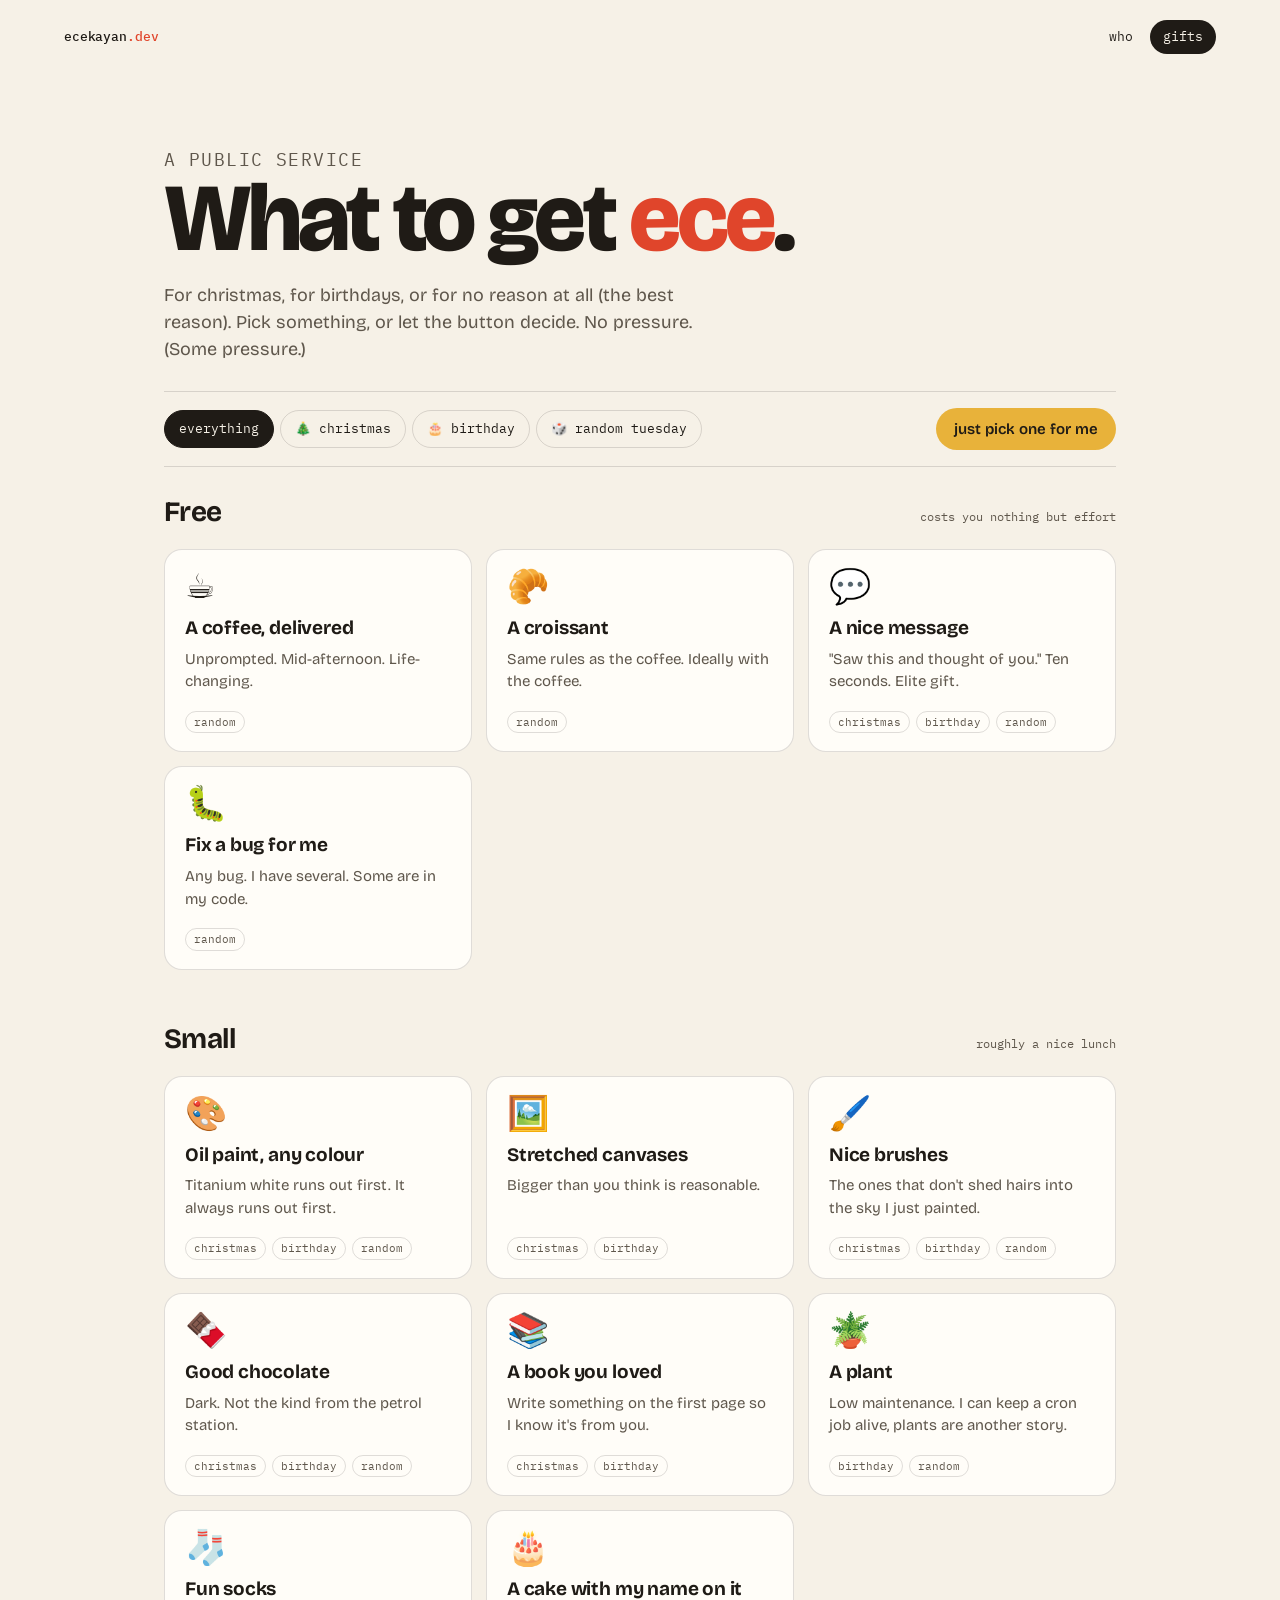
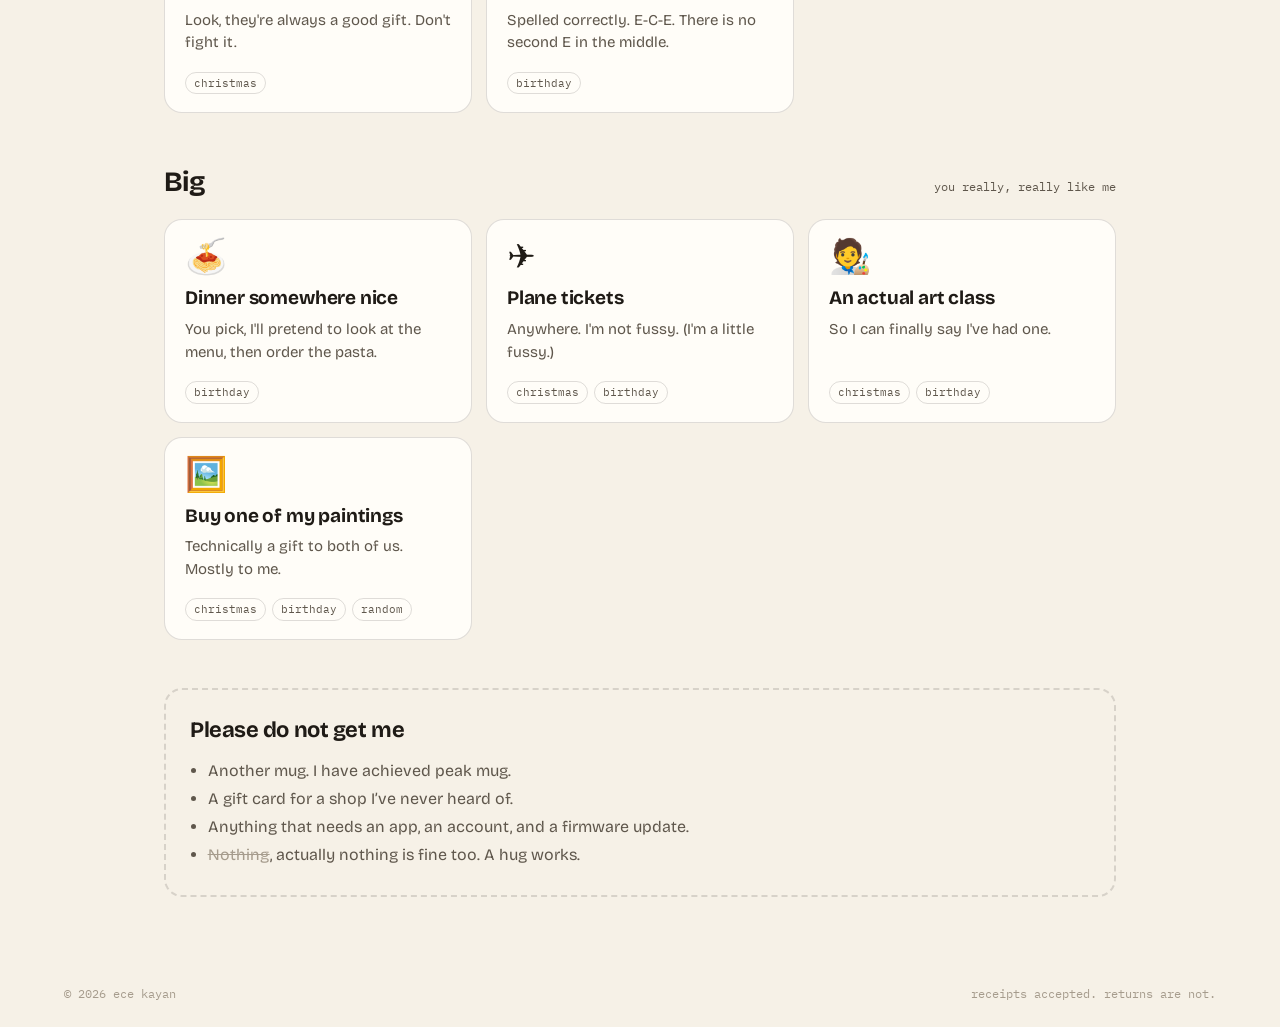
==== gifts.html @ 55371396 "Add ecekayan.dev: who am i and gift guide pages Co-Authored-By: Claude Opus 5.5 <noreply@anthropic.c" ====
<!DOCTYPE html>
<html lang="en">
<head>
  <meta charset="utf-8">
  <meta name="viewport" content="width=device-width, initial-scale=1">
  <title>what to get ece</title>
  <meta name="description" content="A helpful, unbiased, completely objective guide to buying Ece a present.">
  <link rel="icon" href="data:image/svg+xml,<svg xmlns='http://www.w3.org/2000/svg' viewBox='0 0 100 100'><text y='.9em' font-size='90'>🎁</text></svg>">
  <link rel="preconnect" href="https://fonts.googleapis.com">
  <link rel="preconnect" href="https://fonts.gstatic.com" crossorigin>
  <link href="https://fonts.googleapis.com/css2?family=Bricolage+Grotesque:opsz,wght@12..96,400..800&family=IBM+Plex+Mono:wght@400;500&display=swap" rel="stylesheet">
  <link rel="stylesheet" href="style.css">
</head>
<body>
  <header class="top">
    <a class="wordmark" href="/">ecekayan<span>.dev</span></a>
    <nav>
      <a href="/">who</a>
      <a href="gifts.html" aria-current="page">gifts</a>
    </nav>
  </header>

  <main>
    <section class="gifts-head">
      <p class="eyebrow">a public service</p>
      <h1>What to get <em>ece</em>.</h1>
      <p>For christmas, for birthdays, or for no reason at all (the best reason).
        Pick something, or let the button decide. No pressure. (Some pressure.)</p>
    </section>

    <div class="controls">
      <div class="occasions" role="group" aria-label="Occasion">
        <button class="chip" data-when="all" aria-pressed="true">everything</button>
        <button class="chip" data-when="christmas" aria-pressed="false">🎄 christmas</button>
        <button class="chip" data-when="birthday" aria-pressed="false">🎂 birthday</button>
        <button class="chip" data-when="random" aria-pressed="false">🎲 random tuesday</button>
      </div>
      <button class="pick" id="pick">just pick one for me</button>
    </div>

    <div id="shelf"></div>

    <section class="nope">
      <h2>Please do not get me</h2>
      <ul>
        <li>Another mug. I have achieved peak mug.</li>
        <li>A gift card for a shop I&rsquo;ve never heard of.</li>
        <li>Anything that needs an app, an account, and a firmware update.</li>
        <li><s>Nothing</s>, actually nothing is fine too. A hug works.</li>
      </ul>
    </section>
  </main>

  <footer class="foot">
    <span>&copy; <span id="year"></span> ece kayan</span>
    <span>receipts accepted. returns are not.</span>
  </footer>

  <script>document.getElementById("year").textContent = new Date().getFullYear();</script>
  <script src="gifts.js"></script>
</body>
</html>
---- style.css ----
:root {
  --paper: #f6f1e7;
  --paper-deep: #ece4d3;
  --ink: #1f1b16;
  --ink-soft: #5f574c;
  --ink-faint: #a69c8d;
  --tomato: #e0452b;
  --moss: #2f6b4f;
  --gold: #e8b23a;
  --card: #fffdf8;
  --rule: rgba(31, 27, 22, 0.14);
  --display: "Bricolage Grotesque", "Avenir Next", system-ui, sans-serif;
  --mono: "IBM Plex Mono", "SFMono-Regular", Menlo, monospace;
  --gutter: clamp(16px, 5vw, 64px);
  --ease: cubic-bezier(0.22, 1, 0.36, 1);
}

@media (prefers-color-scheme: dark) {
  :root:not([data-theme="light"]) {
    --paper: #18160f;
    --paper-deep: #100e09;
    --ink: #f1ead9;
    --ink-soft: #b3a991;
    --ink-faint: #6e6655;
    --tomato: #ff6a4d;
    --moss: #6cc39a;
    --gold: #f2c35a;
    --card: #221f17;
    --rule: rgba(241, 234, 217, 0.14);
  }
}
:root[data-theme="dark"] {
  --paper: #18160f;
  --paper-deep: #100e09;
  --ink: #f1ead9;
  --ink-soft: #b3a991;
  --ink-faint: #6e6655;
  --tomato: #ff6a4d;
  --moss: #6cc39a;
  --gold: #f2c35a;
  --card: #221f17;
  --rule: rgba(241, 234, 217, 0.14);
}

* { box-sizing: border-box; }

body {
  margin: 0;
  min-height: 100vh;
  display: flex;
  flex-direction: column;
  background: var(--paper);
  color: var(--ink);
  font-family: var(--display);
  line-height: 1.5;
  -webkit-font-smoothing: antialiased;
  overflow-x: hidden;
}

a { color: inherit; }

::selection { background: var(--gold); color: #1f1b16; }

/* ---------- top bar ---------- */

.top {
  display: flex;
  align-items: center;
  justify-content: space-between;
  gap: 16px;
  padding: 20px var(--gutter);
  font-family: var(--mono);
  font-size: 13px;
}

.wordmark {
  text-decoration: none;
  font-weight: 500;
  letter-spacing: -0.01em;
}
.wordmark span { color: var(--tomato); }

.top nav { display: flex; gap: 4px; }

.top nav a {
  text-decoration: none;
  padding: 6px 12px;
  border-radius: 999px;
  border: 1px solid transparent;
  transition: border-color 0.2s, background 0.2s;
}
.top nav a:hover { border-color: var(--rule); }
.top nav a[aria-current="page"] {
  background: var(--ink);
  color: var(--paper);
}

main {
  flex: 1;
  width: 100%;
  max-width: 1080px;
  margin: 0 auto;
  padding: 0 var(--gutter);
}

/* ---------- who am i ---------- */

.intro {
  padding: clamp(48px, 12vh, 140px) 0 48px;
}

.eyebrow {
  font-family: var(--mono);
  font-size: 12px;
  letter-spacing: 0.08em;
  text-transform: uppercase;
  color: var(--ink-soft);
  margin: 0 0 20px;
}

.intro h1 {
  font-size: clamp(56px, 13vw, 168px);
  font-weight: 800;
  line-height: 0.88;
  letter-spacing: -0.045em;
  margin: 0 0 40px;
}
.intro h1 .dot { color: var(--tomato); }

.facts {
  list-style: none;
  padding: 0;
  margin: 0;
  max-width: 640px;
  border-top: 1px solid var(--rule);
}
.facts li {
  display: grid;
  grid-template-columns: 7.5em 1fr;
  gap: 16px;
  padding: 14px 0;
  border-bottom: 1px solid var(--rule);
  font-size: clamp(17px, 2.2vw, 20px);
}
.facts .k {
  font-family: var(--mono);
  font-size: 12px;
  text-transform: uppercase;
  letter-spacing: 0.06em;
  color: var(--ink-soft);
  padding-top: 0.35em;
}
.facts a { text-decoration-color: var(--tomato); text-underline-offset: 3px; }

.cta {
  display: inline-flex;
  align-items: center;
  gap: 10px;
  margin-top: 44px;
  padding: 14px 22px;
  border-radius: 999px;
  background: var(--tomato);
  color: #fff;
  text-decoration: none;
  font-weight: 600;
  font-size: 17px;
  transition: transform 0.25s var(--ease);
}
.cta:hover { transform: rotate(-2deg) scale(1.03); }
.cta .arrow { transition: transform 0.25s var(--ease); }
.cta:hover .arrow { transform: translateX(4px); }

/* ---------- gifts ---------- */

.gifts-head {
  padding: clamp(36px, 8vh, 96px) 0 28px;
}
.gifts-head h1 {
  font-size: clamp(40px, 8vw, 96px);
  font-weight: 800;
  line-height: 0.95;
  letter-spacing: -0.04em;
  margin: 0 0 18px;
}
.gifts-head h1 em {
  font-style: normal;
  color: var(--tomato);
}
.gifts-head p {
  max-width: 560px;
  color: var(--ink-soft);
  font-size: 18px;
  margin: 0;
}

.controls {
  display: flex;
  flex-wrap: wrap;
  align-items: center;
  justify-content: space-between;
  gap: 12px;
  padding: 16px 0;
  margin-bottom: 24px;
  border-top: 1px solid var(--rule);
  border-bottom: 1px solid var(--rule);
  position: sticky;
  top: 0;
  z-index: 5;
  background: var(--paper);
}

.occasions { display: flex; flex-wrap: wrap; gap: 6px; }

.chip {
  font: inherit;
  font-family: var(--mono);
  font-size: 13px;
  padding: 8px 14px;
  border-radius: 999px;
  border: 1px solid var(--rule);
  background: transparent;
  color: var(--ink);
  cursor: pointer;
  transition: background 0.2s, color 0.2s, border-color 0.2s;
}
.chip:hover { border-color: var(--ink); }
.chip[aria-pressed="true"] {
  background: var(--ink);
  color: var(--paper);
  border-color: var(--ink);
}

.pick {
  font: inherit;
  font-weight: 600;
  font-size: 15px;
  padding: 10px 18px;
  border-radius: 999px;
  border: 0;
  background: var(--gold);
  color: #1f1b16;
  cursor: pointer;
  transition: transform 0.25s var(--ease);
}
.pick:hover { transform: rotate(2deg) scale(1.04); }
.pick:active { transform: scale(0.97); }

.tier { margin-bottom: 48px; }

.tier-head {
  display: flex;
  align-items: baseline;
  justify-content: space-between;
  gap: 12px;
  margin: 0 0 16px;
}
.tier-head h2 {
  font-size: clamp(22px, 3vw, 28px);
  font-weight: 700;
  letter-spacing: -0.02em;
  margin: 0;
}
.tier-head span {
  font-family: var(--mono);
  font-size: 12px;
  color: var(--ink-soft);
  text-align: right;
}

.grid {
  display: grid;
  grid-template-columns: repeat(auto-fill, minmax(min(100%, 280px), 1fr));
  gap: 14px;
}

.gift {
  position: relative;
  background: var(--card);
  border: 1px solid var(--rule);
  border-radius: 18px;
  padding: 20px 20px 18px;
  display: flex;
  flex-direction: column;
  gap: 8px;
  transition: transform 0.35s var(--ease), box-shadow 0.35s var(--ease), opacity 0.3s;
}
.gift:hover { transform: translateY(-3px); box-shadow: 0 10px 30px -18px rgba(0, 0, 0, 0.4); }

.gift .emoji { font-size: 34px; line-height: 1; }
.gift h3 {
  font-size: 19px;
  font-weight: 700;
  letter-spacing: -0.01em;
  line-height: 1.25;
  margin: 4px 0 0;
}
.gift p { margin: 0; color: var(--ink-soft); font-size: 15px; }
.gift .meta {
  margin-top: auto;
  padding-top: 10px;
  display: flex;
  flex-wrap: wrap;
  gap: 6px;
  font-family: var(--mono);
  font-size: 11px;
  color: var(--ink-soft);
}
.gift .meta span {
  border: 1px solid var(--rule);
  border-radius: 999px;
  padding: 2px 8px;
}

.gift.chosen {
  border-color: var(--tomato);
  box-shadow: 0 0 0 3px var(--tomato);
  animation: wiggle 0.6s var(--ease);
}
.gift.chosen::after {
  content: "this one.";
  position: absolute;
  top: -12px;
  right: 14px;
  background: var(--tomato);
  color: #fff;
  font-family: var(--mono);
  font-size: 12px;
  padding: 3px 10px;
  border-radius: 999px;
  transform: rotate(4deg);
}

.gift.shuffling { opacity: 0.35; }

@keyframes wiggle {
  0% { transform: scale(1); }
  30% { transform: scale(1.04) rotate(-1.5deg); }
  60% { transform: scale(1.02) rotate(1deg); }
  100% { transform: scale(1); }
}

.nope {
  margin: 8px 0 64px;
  padding: 24px;
  border: 2px dashed var(--rule);
  border-radius: 18px;
}
.nope h2 {
  font-size: 22px;
  margin: 0 0 12px;
  letter-spacing: -0.02em;
}
.nope ul { margin: 0; padding-left: 1.1em; color: var(--ink-soft); }
.nope li { margin: 4px 0; }
.nope s { color: var(--ink-faint); }

.empty {
  font-family: var(--mono);
  color: var(--ink-soft);
  padding: 24px 0 48px;
}

/* ---------- footer ---------- */

.foot {
  display: flex;
  flex-wrap: wrap;
  justify-content: space-between;
  gap: 8px;
  padding: 24px var(--gutter);
  font-family: var(--mono);
  font-size: 12px;
  color: var(--ink-faint);
}

@media (prefers-reduced-motion: reduce) {
  *, *::before, *::after { animation: none !important; transition: none !important; }
}

@media (max-width: 520px) {
  .facts li { grid-template-columns: 1fr; gap: 2px; }
  .facts .k { padding-top: 0; }
  .controls { position: static; }
}
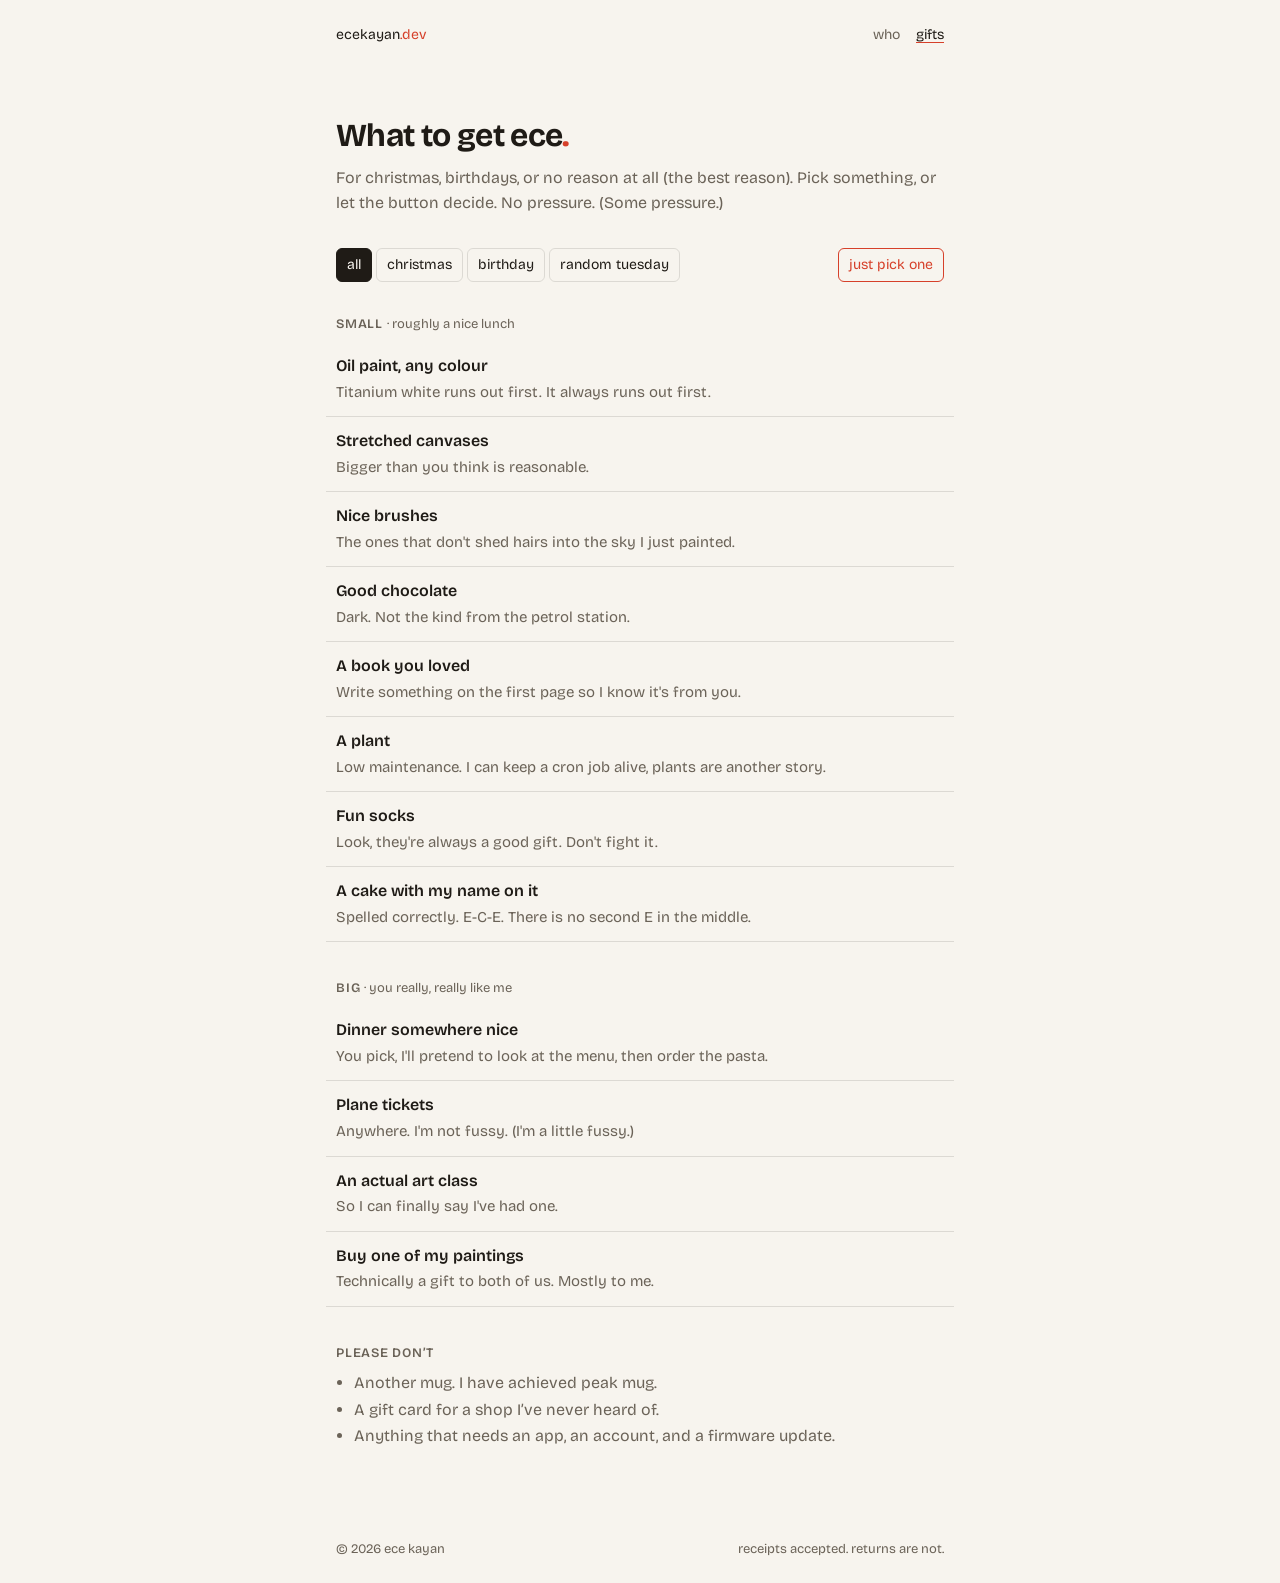
==== commit cbcae4a6: "Simplify design and drop the Free tier Smaller type, no emojis, single narrow column, gifts as a pla" ====
--- a/gifts.html
+++ b/gifts.html
@@ -5,53 +5,49 @@
   <meta name="viewport" content="width=device-width, initial-scale=1">
   <title>what to get ece</title>
   <meta name="description" content="A helpful, unbiased, completely objective guide to buying Ece a present.">
-  <link rel="icon" href="data:image/svg+xml,<svg xmlns='http://www.w3.org/2000/svg' viewBox='0 0 100 100'><text y='.9em' font-size='90'>🎁</text></svg>">
+  <link rel="icon" href="data:image/svg+xml,<svg xmlns='http://www.w3.org/2000/svg' viewBox='0 0 10 10'><circle cx='5' cy='5' r='5' fill='%23d6402a'/></svg>">
   <link rel="preconnect" href="https://fonts.googleapis.com">
   <link rel="preconnect" href="https://fonts.gstatic.com" crossorigin>
-  <link href="https://fonts.googleapis.com/css2?family=Bricolage+Grotesque:opsz,wght@12..96,400..800&family=IBM+Plex+Mono:wght@400;500&display=swap" rel="stylesheet">
+  <link href="https://fonts.googleapis.com/css2?family=Bricolage+Grotesque:opsz,wght@12..96,400..700&display=swap" rel="stylesheet">
   <link rel="stylesheet" href="style.css">
 </head>
 <body>
-  <header class="top">
-    <a class="wordmark" href="/">ecekayan<span>.dev</span></a>
+  <header class="top wrap">
+    <a class="name" href="/">ecekayan<span>.dev</span></a>
     <nav>
       <a href="/">who</a>
       <a href="gifts.html" aria-current="page">gifts</a>
     </nav>
   </header>
 
-  <main>
-    <section class="gifts-head">
-      <p class="eyebrow">a public service</p>
-      <h1>What to get <em>ece</em>.</h1>
-      <p>For christmas, for birthdays, or for no reason at all (the best reason).
-        Pick something, or let the button decide. No pressure. (Some pressure.)</p>
-    </section>
+  <main class="wrap">
+    <h1>What to get ece<span>.</span></h1>
+    <p class="lead">For christmas, birthdays, or no reason at all (the best reason).
+      Pick something, or let the button decide. No pressure. (Some pressure.)</p>
 
     <div class="controls">
       <div class="occasions" role="group" aria-label="Occasion">
-        <button class="chip" data-when="all" aria-pressed="true">everything</button>
-        <button class="chip" data-when="christmas" aria-pressed="false">🎄 christmas</button>
-        <button class="chip" data-when="birthday" aria-pressed="false">🎂 birthday</button>
-        <button class="chip" data-when="random" aria-pressed="false">🎲 random tuesday</button>
+        <button class="chip" data-when="all" aria-pressed="true">all</button>
+        <button class="chip" data-when="christmas" aria-pressed="false">christmas</button>
+        <button class="chip" data-when="birthday" aria-pressed="false">birthday</button>
+        <button class="chip" data-when="random" aria-pressed="false">random tuesday</button>
       </div>
-      <button class="pick" id="pick">just pick one for me</button>
+      <button class="pick" id="pick">just pick one</button>
     </div>
 
     <div id="shelf"></div>
 
     <section class="nope">
-      <h2>Please do not get me</h2>
+      <h2>Please don&rsquo;t</h2>
       <ul>
         <li>Another mug. I have achieved peak mug.</li>
         <li>A gift card for a shop I&rsquo;ve never heard of.</li>
         <li>Anything that needs an app, an account, and a firmware update.</li>
-        <li><s>Nothing</s>, actually nothing is fine too. A hug works.</li>
       </ul>
     </section>
   </main>
 
-  <footer class="foot">
+  <footer class="foot wrap">
     <span>&copy; <span id="year"></span> ece kayan</span>
     <span>receipts accepted. returns are not.</span>
   </footer>
--- a/style.css
+++ b/style.css
@@ -1,45 +1,27 @@
 :root {
-  --paper: #f6f1e7;
-  --paper-deep: #ece4d3;
+  --paper: #f7f4ee;
   --ink: #1f1b16;
-  --ink-soft: #5f574c;
-  --ink-faint: #a69c8d;
-  --tomato: #e0452b;
-  --moss: #2f6b4f;
-  --gold: #e8b23a;
-  --card: #fffdf8;
-  --rule: rgba(31, 27, 22, 0.14);
-  --display: "Bricolage Grotesque", "Avenir Next", system-ui, sans-serif;
-  --mono: "IBM Plex Mono", "SFMono-Regular", Menlo, monospace;
-  --gutter: clamp(16px, 5vw, 64px);
-  --ease: cubic-bezier(0.22, 1, 0.36, 1);
+  --ink-soft: #6b6358;
+  --accent: #d6402a;
+  --rule: rgba(31, 27, 22, 0.12);
+  --font: "Bricolage Grotesque", "Avenir Next", system-ui, sans-serif;
 }
 
 @media (prefers-color-scheme: dark) {
   :root:not([data-theme="light"]) {
-    --paper: #18160f;
-    --paper-deep: #100e09;
-    --ink: #f1ead9;
-    --ink-soft: #b3a991;
-    --ink-faint: #6e6655;
-    --tomato: #ff6a4d;
-    --moss: #6cc39a;
-    --gold: #f2c35a;
-    --card: #221f17;
-    --rule: rgba(241, 234, 217, 0.14);
+    --paper: #17150f;
+    --ink: #eee7d7;
+    --ink-soft: #a39a86;
+    --accent: #ff6a4d;
+    --rule: rgba(238, 231, 215, 0.12);
   }
 }
 :root[data-theme="dark"] {
-  --paper: #18160f;
-  --paper-deep: #100e09;
-  --ink: #f1ead9;
-  --ink-soft: #b3a991;
-  --ink-faint: #6e6655;
-  --tomato: #ff6a4d;
-  --moss: #6cc39a;
-  --gold: #f2c35a;
-  --card: #221f17;
-  --rule: rgba(241, 234, 217, 0.14);
+  --paper: #17150f;
+  --ink: #eee7d7;
+  --ink-soft: #a39a86;
+  --accent: #ff6a4d;
+  --rule: rgba(238, 231, 215, 0.12);
 }
 
 * { box-sizing: border-box; }
@@ -51,314 +33,126 @@
   flex-direction: column;
   background: var(--paper);
   color: var(--ink);
-  font-family: var(--display);
-  line-height: 1.5;
+  font-family: var(--font);
+  font-size: 16px;
+  line-height: 1.55;
   -webkit-font-smoothing: antialiased;
-  overflow-x: hidden;
 }
 
-a { color: inherit; }
+a { color: inherit; text-underline-offset: 3px; text-decoration-color: var(--accent); }
 
-::selection { background: var(--gold); color: #1f1b16; }
+.wrap {
+  width: 100%;
+  max-width: 640px;
+  margin: 0 auto;
+  padding-left: 16px;
+  padding-right: 16px;
+}
 
 /* ---------- top bar ---------- */
 
 .top {
   display: flex;
-  align-items: center;
   justify-content: space-between;
-  gap: 16px;
-  padding: 20px var(--gutter);
-  font-family: var(--mono);
+  align-items: baseline;
+  padding-top: 24px;
+  padding-bottom: 24px;
+  font-size: 14px;
+}
+.top a { text-decoration: none; }
+.top .name span { color: var(--accent); }
+.top nav { display: flex; gap: 16px; color: var(--ink-soft); }
+.top nav a:hover,
+.top nav a[aria-current="page"] { color: var(--ink); }
+.top nav a[aria-current="page"] { text-decoration: underline; text-decoration-color: var(--accent); }
+
+main { flex: 1; padding-top: 48px; padding-bottom: 64px; }
+
+h1 {
+  font-size: 32px;
+  font-weight: 700;
+  line-height: 1.15;
+  letter-spacing: -0.02em;
+  margin: 0 0 12px;
+}
+h1 span { color: var(--accent); }
+
+h2 {
   font-size: 13px;
+  font-weight: 600;
+  text-transform: uppercase;
+  letter-spacing: 0.06em;
+  color: var(--ink-soft);
+  margin: 0 0 8px;
 }
 
-.wordmark {
-  text-decoration: none;
-  font-weight: 500;
-  letter-spacing: -0.01em;
-}
-.wordmark span { color: var(--tomato); }
-
-.top nav { display: flex; gap: 4px; }
-
-.top nav a {
-  text-decoration: none;
-  padding: 6px 12px;
-  border-radius: 999px;
-  border: 1px solid transparent;
-  transition: border-color 0.2s, background 0.2s;
-}
-.top nav a:hover { border-color: var(--rule); }
-.top nav a[aria-current="page"] {
-  background: var(--ink);
-  color: var(--paper);
-}
-
-main {
-  flex: 1;
-  width: 100%;
-  max-width: 1080px;
-  margin: 0 auto;
-  padding: 0 var(--gutter);
-}
+.lead { color: var(--ink-soft); margin: 0 0 32px; }
 
 /* ---------- who am i ---------- */
 
-.intro {
-  padding: clamp(48px, 12vh, 140px) 0 48px;
-}
-
-.eyebrow {
-  font-family: var(--mono);
-  font-size: 12px;
-  letter-spacing: 0.08em;
-  text-transform: uppercase;
-  color: var(--ink-soft);
-  margin: 0 0 20px;
-}
-
-.intro h1 {
-  font-size: clamp(56px, 13vw, 168px);
-  font-weight: 800;
-  line-height: 0.88;
-  letter-spacing: -0.045em;
-  margin: 0 0 40px;
-}
-.intro h1 .dot { color: var(--tomato); }
-
-.facts {
-  list-style: none;
-  padding: 0;
-  margin: 0;
-  max-width: 640px;
-  border-top: 1px solid var(--rule);
-}
+.facts { list-style: none; padding: 0; margin: 0 0 32px; }
 .facts li {
   display: grid;
-  grid-template-columns: 7.5em 1fr;
-  gap: 16px;
-  padding: 14px 0;
+  grid-template-columns: 6.5em 1fr;
+  gap: 12px;
+  padding: 10px 0;
   border-bottom: 1px solid var(--rule);
-  font-size: clamp(17px, 2.2vw, 20px);
 }
-.facts .k {
-  font-family: var(--mono);
-  font-size: 12px;
-  text-transform: uppercase;
-  letter-spacing: 0.06em;
-  color: var(--ink-soft);
-  padding-top: 0.35em;
-}
-.facts a { text-decoration-color: var(--tomato); text-underline-offset: 3px; }
-
-.cta {
-  display: inline-flex;
-  align-items: center;
-  gap: 10px;
-  margin-top: 44px;
-  padding: 14px 22px;
-  border-radius: 999px;
-  background: var(--tomato);
-  color: #fff;
-  text-decoration: none;
-  font-weight: 600;
-  font-size: 17px;
-  transition: transform 0.25s var(--ease);
-}
-.cta:hover { transform: rotate(-2deg) scale(1.03); }
-.cta .arrow { transition: transform 0.25s var(--ease); }
-.cta:hover .arrow { transform: translateX(4px); }
+.facts li:first-child { border-top: 1px solid var(--rule); }
+.facts .k { color: var(--ink-soft); }
 
 /* ---------- gifts ---------- */
-
-.gifts-head {
-  padding: clamp(36px, 8vh, 96px) 0 28px;
-}
-.gifts-head h1 {
-  font-size: clamp(40px, 8vw, 96px);
-  font-weight: 800;
-  line-height: 0.95;
-  letter-spacing: -0.04em;
-  margin: 0 0 18px;
-}
-.gifts-head h1 em {
-  font-style: normal;
-  color: var(--tomato);
-}
-.gifts-head p {
-  max-width: 560px;
-  color: var(--ink-soft);
-  font-size: 18px;
-  margin: 0;
-}
 
 .controls {
   display: flex;
   flex-wrap: wrap;
+  justify-content: space-between;
   align-items: center;
-  justify-content: space-between;
   gap: 12px;
-  padding: 16px 0;
-  margin-bottom: 24px;
-  border-top: 1px solid var(--rule);
-  border-bottom: 1px solid var(--rule);
-  position: sticky;
-  top: 0;
-  z-index: 5;
-  background: var(--paper);
+  margin-bottom: 32px;
 }
 
-.occasions { display: flex; flex-wrap: wrap; gap: 6px; }
+.occasions { display: flex; flex-wrap: wrap; gap: 4px; }
 
-.chip {
+button {
   font: inherit;
-  font-family: var(--mono);
+  font-size: 14px;
+  color: var(--ink);
+  background: none;
+  border: 1px solid var(--rule);
+  border-radius: 6px;
+  padding: 5px 10px;
+  cursor: pointer;
+}
+button:hover { border-color: var(--ink-soft); }
+.chip[aria-pressed="true"] { background: var(--ink); color: var(--paper); border-color: var(--ink); }
+.pick { border-color: var(--accent); color: var(--accent); }
+.pick:hover { background: var(--accent); color: #fff; border-color: var(--accent); }
+
+.tier { margin-bottom: 36px; }
+.tier h2 span { text-transform: none; letter-spacing: 0; font-weight: 400; }
+
+.gifts { list-style: none; padding: 0; margin: 0; }
+.gift {
+  padding: 12px 10px;
+  margin: 0 -10px;
+  border-bottom: 1px solid var(--rule);
+  transition: background 0.2s;
+}
+.gift h3 { font-size: 16px; font-weight: 600; margin: 0; }
+.gift p { margin: 2px 0 0; color: var(--ink-soft); font-size: 15px; }
+.gift.chosen { border-radius: 6px; border-bottom-color: transparent; background: color-mix(in srgb, var(--accent) 14%, transparent); }
+.gift.chosen h3::after {
+  content: "← this one";
+  margin-left: 8px;
   font-size: 13px;
-  padding: 8px 14px;
-  border-radius: 999px;
-  border: 1px solid var(--rule);
-  background: transparent;
-  color: var(--ink);
-  cursor: pointer;
-  transition: background 0.2s, color 0.2s, border-color 0.2s;
-}
-.chip:hover { border-color: var(--ink); }
-.chip[aria-pressed="true"] {
-  background: var(--ink);
-  color: var(--paper);
-  border-color: var(--ink);
+  font-weight: 400;
+  color: var(--accent);
 }
 
-.pick {
-  font: inherit;
-  font-weight: 600;
-  font-size: 15px;
-  padding: 10px 18px;
-  border-radius: 999px;
-  border: 0;
-  background: var(--gold);
-  color: #1f1b16;
-  cursor: pointer;
-  transition: transform 0.25s var(--ease);
-}
-.pick:hover { transform: rotate(2deg) scale(1.04); }
-.pick:active { transform: scale(0.97); }
-
-.tier { margin-bottom: 48px; }
-
-.tier-head {
-  display: flex;
-  align-items: baseline;
-  justify-content: space-between;
-  gap: 12px;
-  margin: 0 0 16px;
-}
-.tier-head h2 {
-  font-size: clamp(22px, 3vw, 28px);
-  font-weight: 700;
-  letter-spacing: -0.02em;
-  margin: 0;
-}
-.tier-head span {
-  font-family: var(--mono);
-  font-size: 12px;
-  color: var(--ink-soft);
-  text-align: right;
-}
-
-.grid {
-  display: grid;
-  grid-template-columns: repeat(auto-fill, minmax(min(100%, 280px), 1fr));
-  gap: 14px;
-}
-
-.gift {
-  position: relative;
-  background: var(--card);
-  border: 1px solid var(--rule);
-  border-radius: 18px;
-  padding: 20px 20px 18px;
-  display: flex;
-  flex-direction: column;
-  gap: 8px;
-  transition: transform 0.35s var(--ease), box-shadow 0.35s var(--ease), opacity 0.3s;
-}
-.gift:hover { transform: translateY(-3px); box-shadow: 0 10px 30px -18px rgba(0, 0, 0, 0.4); }
-
-.gift .emoji { font-size: 34px; line-height: 1; }
-.gift h3 {
-  font-size: 19px;
-  font-weight: 700;
-  letter-spacing: -0.01em;
-  line-height: 1.25;
-  margin: 4px 0 0;
-}
-.gift p { margin: 0; color: var(--ink-soft); font-size: 15px; }
-.gift .meta {
-  margin-top: auto;
-  padding-top: 10px;
-  display: flex;
-  flex-wrap: wrap;
-  gap: 6px;
-  font-family: var(--mono);
-  font-size: 11px;
-  color: var(--ink-soft);
-}
-.gift .meta span {
-  border: 1px solid var(--rule);
-  border-radius: 999px;
-  padding: 2px 8px;
-}
-
-.gift.chosen {
-  border-color: var(--tomato);
-  box-shadow: 0 0 0 3px var(--tomato);
-  animation: wiggle 0.6s var(--ease);
-}
-.gift.chosen::after {
-  content: "this one.";
-  position: absolute;
-  top: -12px;
-  right: 14px;
-  background: var(--tomato);
-  color: #fff;
-  font-family: var(--mono);
-  font-size: 12px;
-  padding: 3px 10px;
-  border-radius: 999px;
-  transform: rotate(4deg);
-}
-
-.gift.shuffling { opacity: 0.35; }
-
-@keyframes wiggle {
-  0% { transform: scale(1); }
-  30% { transform: scale(1.04) rotate(-1.5deg); }
-  60% { transform: scale(1.02) rotate(1deg); }
-  100% { transform: scale(1); }
-}
-
-.nope {
-  margin: 8px 0 64px;
-  padding: 24px;
-  border: 2px dashed var(--rule);
-  border-radius: 18px;
-}
-.nope h2 {
-  font-size: 22px;
-  margin: 0 0 12px;
-  letter-spacing: -0.02em;
-}
-.nope ul { margin: 0; padding-left: 1.1em; color: var(--ink-soft); }
-.nope li { margin: 4px 0; }
-.nope s { color: var(--ink-faint); }
-
-.empty {
-  font-family: var(--mono);
-  color: var(--ink-soft);
-  padding: 24px 0 48px;
-}
+.nope { margin-top: 12px; color: var(--ink-soft); }
+.nope ul { margin: 0; padding-left: 1.1em; }
+.nope li { margin: 2px 0; }
 
 /* ---------- footer ---------- */
 
@@ -367,18 +161,16 @@
   flex-wrap: wrap;
   justify-content: space-between;
   gap: 8px;
-  padding: 24px var(--gutter);
-  font-family: var(--mono);
-  font-size: 12px;
-  color: var(--ink-faint);
+  padding-top: 24px;
+  padding-bottom: 24px;
+  font-size: 13px;
+  color: var(--ink-soft);
 }
 
 @media (prefers-reduced-motion: reduce) {
-  *, *::before, *::after { animation: none !important; transition: none !important; }
+  * { transition: none !important; }
 }
 
-@media (max-width: 520px) {
-  .facts li { grid-template-columns: 1fr; gap: 2px; }
-  .facts .k { padding-top: 0; }
-  .controls { position: static; }
+@media (max-width: 480px) {
+  .facts li { grid-template-columns: 1fr; gap: 0; }
 }
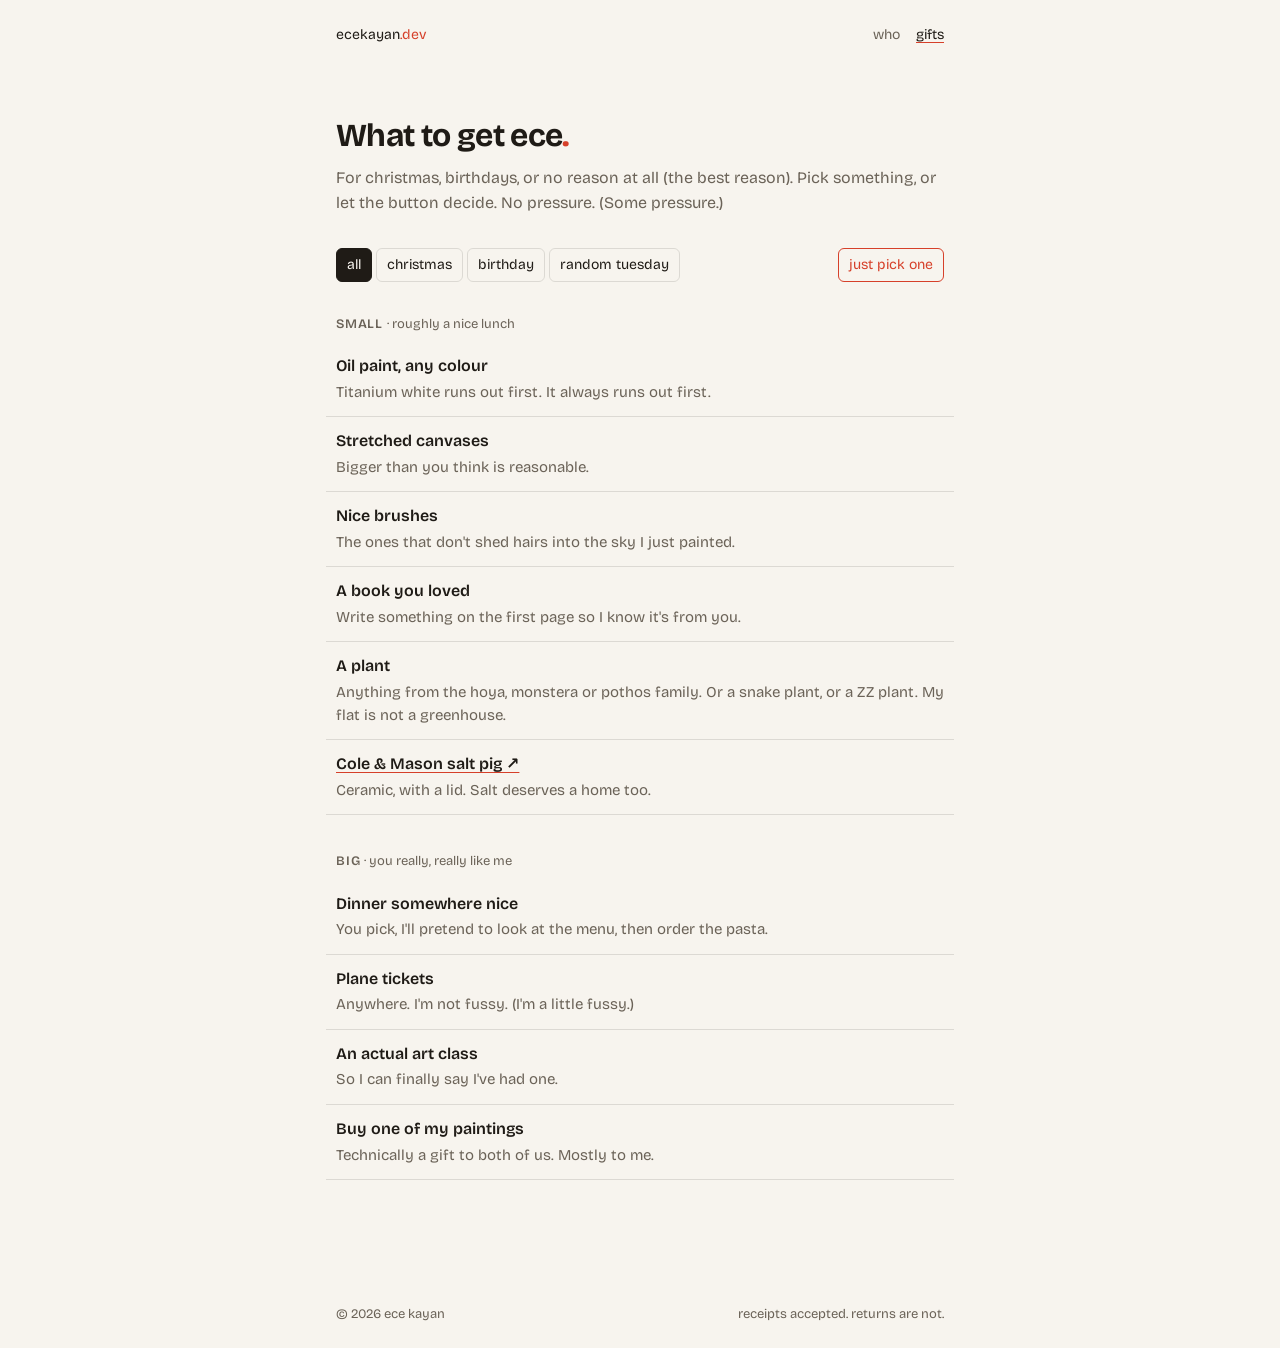
==== commit 40d0317f: "Remove "Please don't" section Co-Authored-By: Claude Opus 5.5 <noreply@anthropic.com>" ====
--- a/gifts.html
+++ b/gifts.html
@@ -36,15 +36,6 @@
     </div>
 
     <div id="shelf"></div>
-
-    <section class="nope">
-      <h2>Please don&rsquo;t</h2>
-      <ul>
-        <li>Another mug. I have achieved peak mug.</li>
-        <li>A gift card for a shop I&rsquo;ve never heard of.</li>
-        <li>Anything that needs an app, an account, and a firmware update.</li>
-      </ul>
-    </section>
   </main>
 
   <footer class="foot wrap">
--- a/style.css
+++ b/style.css
@@ -150,10 +150,6 @@
   color: var(--accent);
 }
 
-.nope { margin-top: 12px; color: var(--ink-soft); }
-.nope ul { margin: 0; padding-left: 1.1em; }
-.nope li { margin: 2px 0; }
-
 /* ---------- footer ---------- */
 
 .foot {
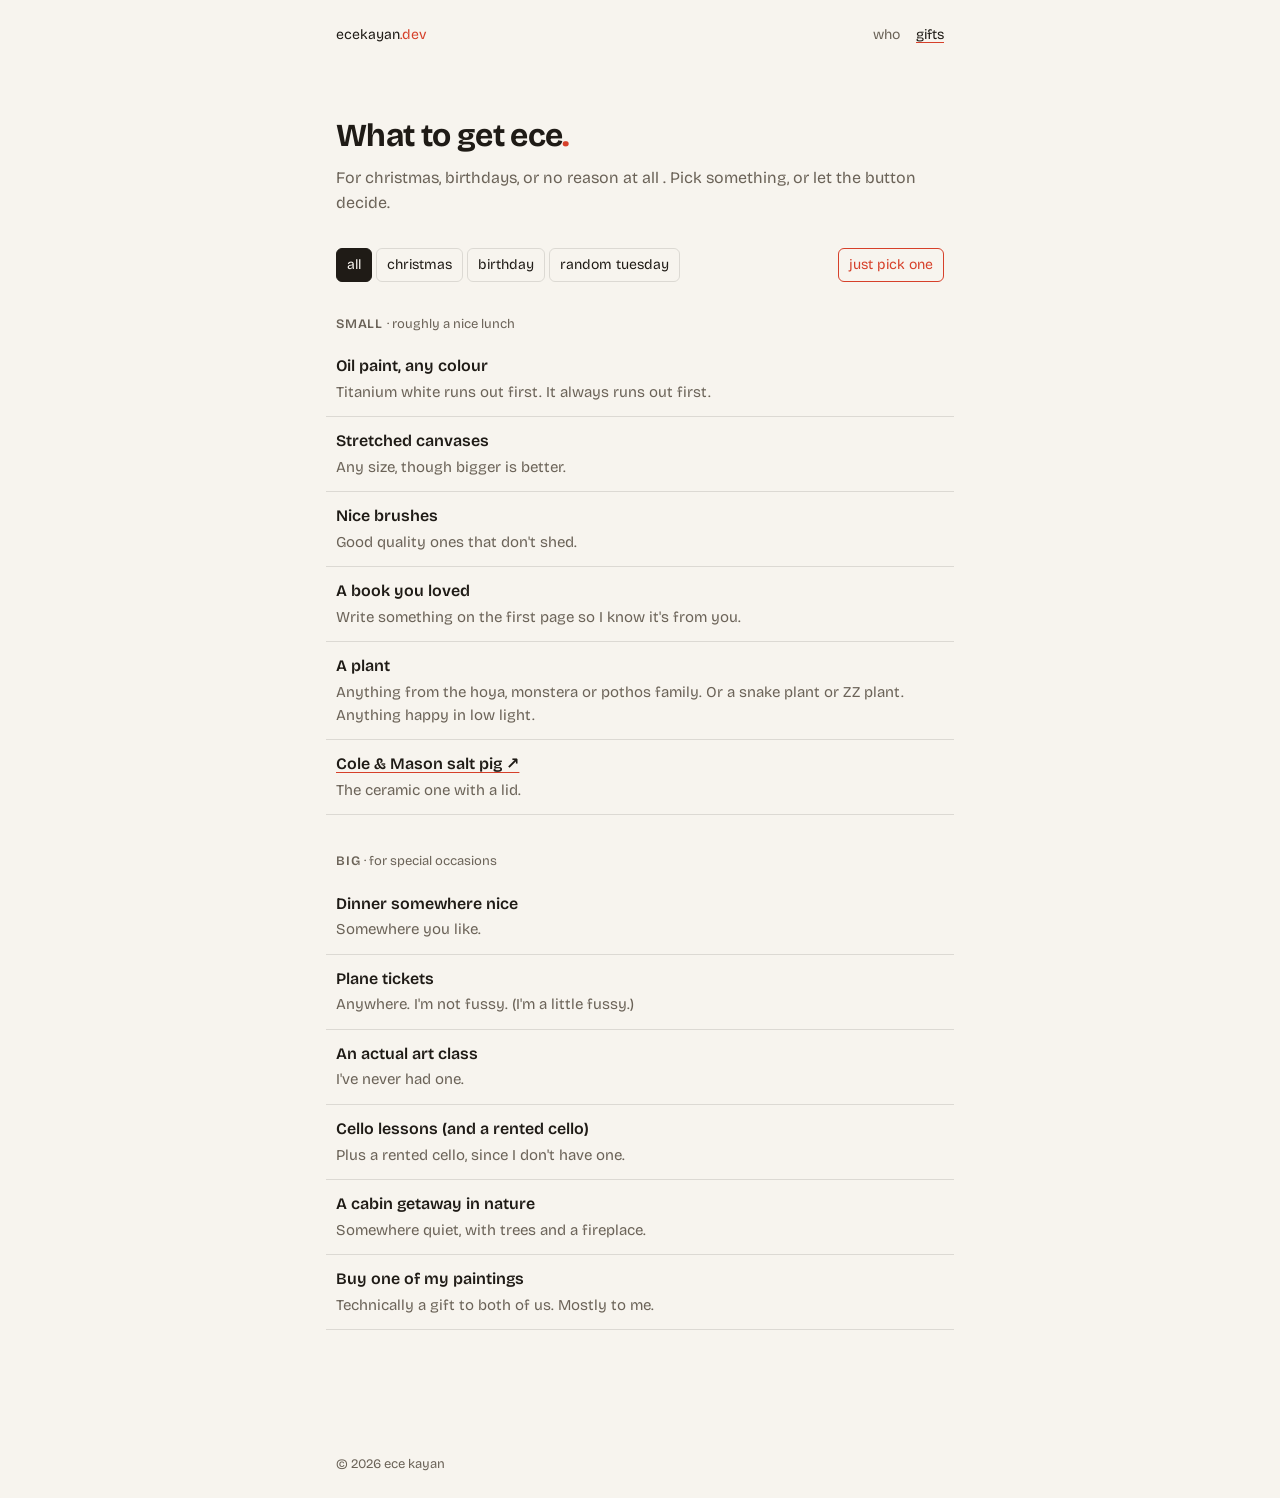
==== commit d19e1f13: "Tone down the jokes Keep a few, make the rest plain.  Co-Authored-By: Claude Opus 5.5 <noreply@anthr" ====
--- a/gifts.html
+++ b/gifts.html
@@ -22,8 +22,8 @@
 
   <main class="wrap">
     <h1>What to get ece<span>.</span></h1>
-    <p class="lead">For christmas, birthdays, or no reason at all (the best reason).
-      Pick something, or let the button decide. No pressure. (Some pressure.)</p>
+    <p class="lead">For christmas, birthdays, or no reason at all .
+      Pick something, or let the button decide.</p>
 
     <div class="controls">
       <div class="occasions" role="group" aria-label="Occasion">
@@ -40,7 +40,6 @@
 
   <footer class="foot wrap">
     <span>&copy; <span id="year"></span> ece kayan</span>
-    <span>receipts accepted. returns are not.</span>
   </footer>
 
   <script>document.getElementById("year").textContent = new Date().getFullYear();</script>
